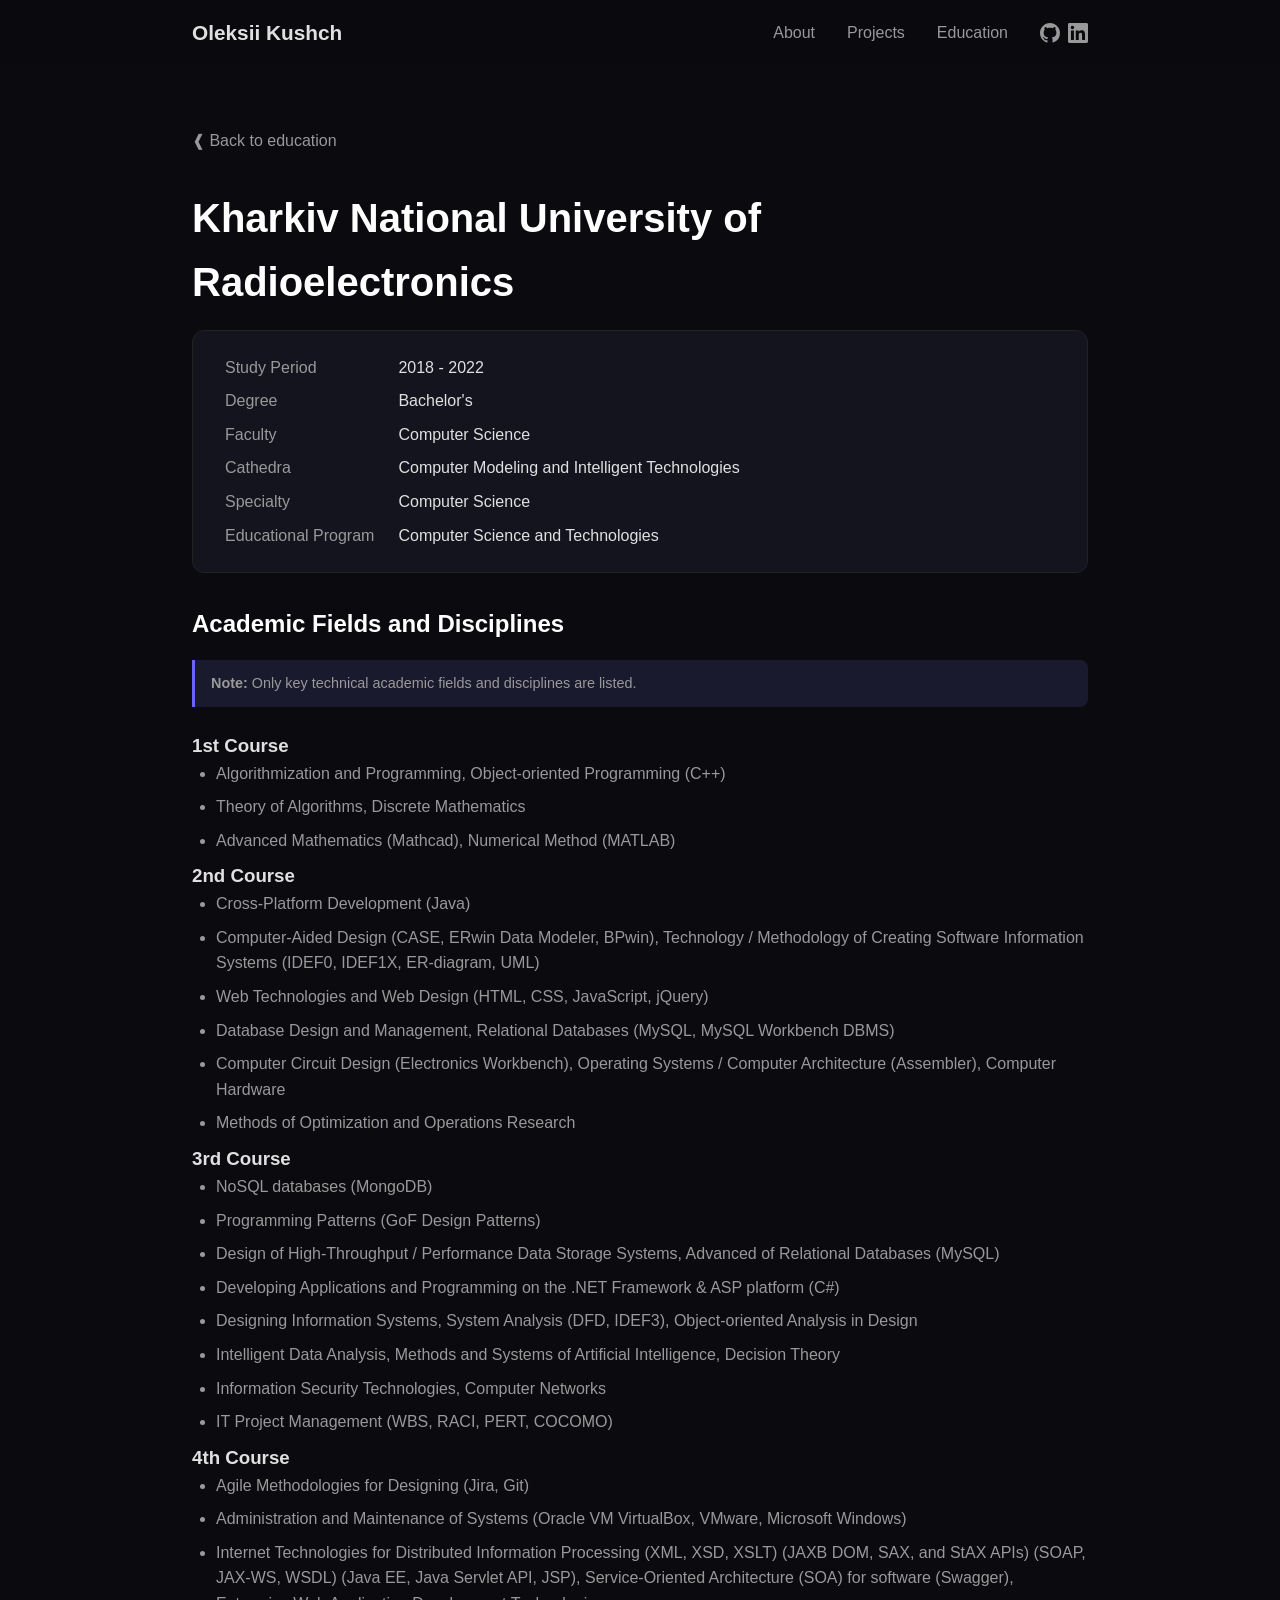
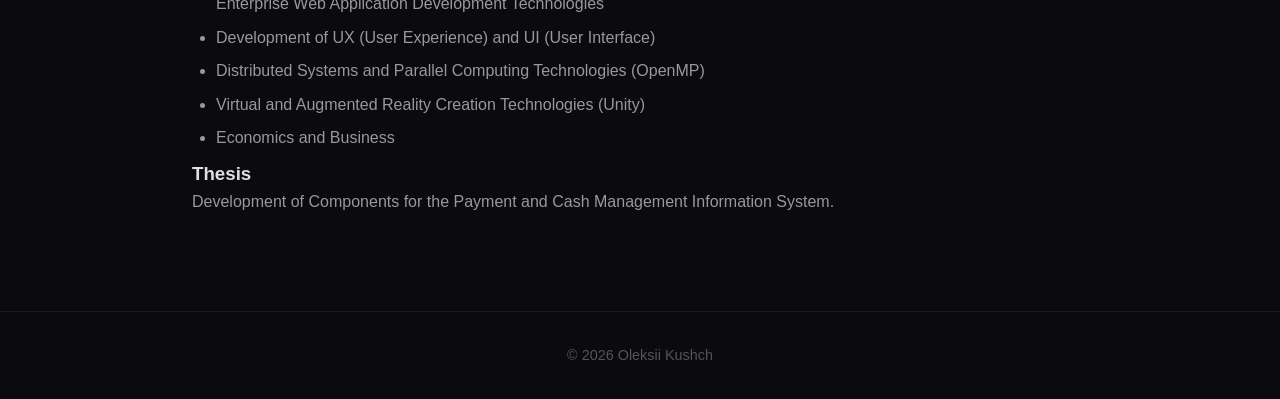
==== education/nure-bachelor-computer-science.html @ c84e4dcb "My big update and add education section with all content." ====
<!doctype html>
<html lang="en">
    <head>
        <meta charset="UTF-8" />
        <meta name="viewport" content="width=device-width, initial-scale=1.0" />
        <title>Kharkiv National University of Radioelectronics - Oleksii Kushch</title>
        <link rel="stylesheet" href="../css/style.css" />
    </head>
    <body>
        <header>
            <nav>
                <a href="../index.html" class="logo">Oleksii Kushch</a>
                <ul>
                    <li><a href="../index.html#about">About</a></li>
                    <li><a href="../index.html#projects">Projects</a></li>
                    <li><a href="../index.html#education">Education</a></li>
                    <li class="nav-icons">
                        <a
                            href="https://github.com/OleksiiKushch"
                            target="_blank"
                            rel="noopener"
                            aria-label="GitHub"
                        >
                            <svg width="20" height="20" viewBox="0 0 24 24" fill="currentColor">
                                <path
                                    d="M12 0C5.37 0 0 5.37 0 12c0 5.31 3.435 9.795 8.205 11.385.6.105.825-.255.825-.57 0-.285-.015-1.23-.015-2.235-3.015.555-3.795-.735-4.035-1.41-.135-.345-.72-1.41-1.23-1.695-.42-.225-1.02-.78-.015-.795.945-.015 1.62.87 1.845 1.23 1.08 1.815 2.805 1.305 3.495.99.105-.78.42-1.305.765-1.605-2.67-.3-5.46-1.335-5.46-5.925 0-1.305.465-2.385 1.23-3.225-.12-.3-.54-1.53.12-3.18 0 0 1.005-.315 3.3 1.23.96-.27 1.98-.405 3-.405s2.04.135 3 .405c2.295-1.56 3.3-1.23 3.3-1.23.66 1.65.24 2.88.12 3.18.765.84 1.23 1.905 1.23 3.225 0 4.605-2.805 5.625-5.475 5.925.435.375.81 1.095.81 2.22 0 1.605-.015 2.895-.015 3.3 0 .315.225.69.825.57A12.02 12.02 0 0024 12c0-6.63-5.37-12-12-12z"
                                />
                            </svg>
                        </a>
                        <a
                            href="https://www.linkedin.com/in/oleksii-kushch-2a9b541b9/"
                            target="_blank"
                            rel="noopener"
                            aria-label="LinkedIn"
                        >
                            <svg width="20" height="20" viewBox="0 0 24 24" fill="currentColor">
                                <path
                                    d="M20.447 20.452h-3.554v-5.569c0-1.328-.027-3.037-1.852-3.037-1.853 0-2.136 1.445-2.136 2.939v5.667H9.351V9h3.414v1.561h.046c.477-.9 1.637-1.85 3.37-1.85 3.601 0 4.267 2.37 4.267 5.455v6.286zM5.337 7.433a2.062 2.062 0 01-2.063-2.065 2.064 2.064 0 112.063 2.065zm1.782 13.019H3.555V9h3.564v11.452zM22.225 0H1.771C.792 0 0 .774 0 1.729v20.542C0 23.227.792 24 1.771 24h20.451C23.2 24 24 23.227 24 22.271V1.729C24 .774 23.2 0 22.222 0h.003z"
                                />
                            </svg>
                        </a>
                    </li>
                </ul>
            </nav>
        </header>

        <section class="project-detail">
            <a href="../index.html#education" class="back-link">&#10096; Back to education</a>
            <h1>Kharkiv National University of Radioelectronics</h1>

            <div class="education-details">
                <dl>
                    <dt>Study Period</dt>
                    <dd>2018 - 2022</dd>
                    <dt>Degree</dt>
                    <dd>Bachelor's</dd>
                    <dt>Faculty</dt>
                    <dd>Computer Science</dd>
                    <dt>Cathedra</dt>
                    <dd>Computer Modeling and Intelligent Technologies</dd>
                    <dt>Specialty</dt>
                    <dd>Computer Science</dd>
                    <dt>Educational Program</dt>
                    <dd>Computer Science and Technologies</dd>
                </dl>
            </div>

            <div class="project-content">
                <h2>Academic Fields and Disciplines</h2>

                <p class="note">
                    <strong>Note:</strong> Only key technical academic fields and disciplines are listed.
                </p>

                <h3>1st Course</h3>
                <ul>
                    <li>Algorithmization and Programming, Object-oriented Programming (C++)</li>
                    <li>Theory of Algorithms, Discrete Mathematics</li>
                    <li>Advanced Mathematics (Mathcad), Numerical Method (MATLAB)</li>
                </ul>

                <h3>2nd Course</h3>
                <ul>
                    <li>Cross-Platform Development (Java)</li>
                    <li>
                        Computer-Aided Design (CASE, ERwin Data Modeler, BPwin), Technology / Methodology of
                        Creating Software Information Systems (IDEF0, IDEF1Х, ER-diagram, UML)
                    </li>
                    <li>Web Technologies and Web Design (HTML, CSS, JavaScript, jQuery)</li>
                    <li>
                        Database Design and Management, Relational Databases (MySQL, MySQL Workbench DBMS)
                    </li>
                    <li>
                        Computer Circuit Design (Electronics Workbench), Operating Systems / Computer
                        Architecture (Assembler), Computer Hardware
                    </li>
                    <li>Methods of Optimization and Operations Research</li>
                </ul>

                <h3>3rd Course</h3>
                <ul>
                    <li>NoSQL databases (MongoDB)</li>
                    <li>Programming Patterns (GoF Design Patterns)</li>
                    <li>
                        Design of High-Throughput / Performance Data Storage Systems, Advanced of Relational
                        Databases (MySQL)
                    </li>
                    <li>Developing Applications and Programming on the .NET Framework & ASP platform (C#)</li>
                    <li>
                        Designing Information Systems, System Analysis (DFD, IDEF3), Object-oriented Analysis
                        in Design
                    </li>
                    <li>
                        Intelligent Data Analysis, Methods and Systems of Artificial Intelligence, Decision
                        Theory
                    </li>
                    <li>Information Security Technologies, Computer Networks</li>
                    <li>IT Project Management (WBS, RACI, PERT, COCOMO)</li>
                </ul>

                <h3>4th Course</h3>
                <ul>
                    <li>Agile Methodologies for Designing (Jira, Git)</li>
                    <li>
                        Administration and Maintenance of Systems (Oracle VM VirtualBox, VMware, Microsoft
                        Windows)
                    </li>
                    <li>
                        Internet Technologies for Distributed Information Processing (XML, XSD, XSLT) (JAXB
                        DOM, SAX, and StAX APIs) (SOAP, JAX-WS, WSDL) (Java EE, Java Servlet API, JSP),
                        Service-Oriented Architecture (SOA) for software (Swagger), Enterprise Web Application
                        Development Technologies
                    </li>
                    <li>Development of UX (User Experience) and UI (User Interface)</li>
                    <li>Distributed Systems and Parallel Computing Technologies (OpenMP)</li>
                    <li>Virtual and Augmented Reality Creation Technologies (Unity)</li>
                    <li>Economics and Business</li>
                </ul>

                <h3>Thesis</h3>
                <p>Development of Components for the Payment and Cash Management Information System.</p>
            </div>
        </section>

        <footer>
            <p>&copy; 2026 Oleksii Kushch</p>
        </footer>
    </body>
</html>
---- css/style.css ----
* {
    margin: 0;
    padding: 0;
    box-sizing: border-box;
}

body {
    font-family: -apple-system, BlinkMacSystemFont, 'Segoe UI', Roboto, sans-serif;
    line-height: 1.6;
    color: #e0e0e0;
    background: #0a0a0f;
}

a {
    color: #6c63ff;
    text-decoration: none;
}
a:hover {
    text-decoration: underline;
}

header {
    position: fixed;
    top: 0;
    width: 100%;
    background: rgba(10, 10, 15, 0.9);
    backdrop-filter: blur(8px);
    z-index: 100;
}

nav {
    max-width: 960px;
    margin: 0 auto;
    padding: 1rem 2rem;
    display: flex;
    justify-content: space-between;
    align-items: center;
}

.logo {
    font-weight: 700;
    font-size: 1.3rem;
    color: #e0e0e0;
}

nav ul {
    list-style: none;
    display: flex;
    gap: 2rem;
}

nav a {
    color: #999;
}
nav a:hover {
    color: #fff;
    text-decoration: none;
}

section {
    max-width: 960px;
    margin: 0 auto;
    padding: 2rem 2rem;
}

#about {
    padding-top: 8rem;
}

#education {
    padding-bottom: 6rem;
}

.education-grid {
    display: grid;
    grid-template-columns: repeat(auto-fill, minmax(420px, 1fr));
    gap: 1.5rem;
}

.education-card {
    background: #14141f;
    border-radius: 12px;
    overflow: hidden;
    border: 1px solid #222;
    color: #e0e0e0;
    transition:
        transform 0.2s,
        border-color 0.2s;
}

.education-card:hover {
    transform: translateY(-4px);
    border-color: #6c63ff;
    text-decoration: none;
}

.education-card .card-body {
    padding: 1.5rem;
}

.card-header {
    display: flex;
    justify-content: space-between;
    align-items: flex-start;
    gap: 1rem;
    margin-bottom: 0.5rem;
}

.education-card h3 {
    font-size: 1.2rem;
    margin-bottom: 0.25rem;
    color: #fff;
}

.education-card .card-body p {
    color: #999;
    font-size: 1rem;
}

h2 {
    font-size: 2rem;
    margin-bottom: 2rem;
    color: #fff;
}

.project-grid {
    display: grid;
    grid-template-columns: repeat(auto-fill, minmax(280px, 1fr));
    gap: 1.5rem;
}

.project-card {
    background: #14141f;
    border-radius: 12px;
    overflow: hidden;
    border: 1px solid #222;
    color: #e0e0e0;
    transition:
        transform 0.2s,
        border-color 0.2s;
}

.project-card:hover {
    transform: translateY(-4px);
    border-color: #6c63ff;
    text-decoration: none;
}

.card-image {
    height: 160px;
    display: flex;
    align-items: center;
    justify-content: center;
    background: #1a1a2e;
}

.brand-icon {
    width: 120px;
    height: 120px;
    object-fit: contain;
    opacity: 0.85;
}

.card-body {
    padding: 1.5rem;
}

.card-body h3 {
    font-size: 1.2rem;
    margin-bottom: 0.5rem;
    color: #fff;
}

.card-body p {
    color: #999;
    font-size: 0.9rem;
    margin-bottom: 1rem;
}

#about p {
    color: #999;
    font-size: 1.1rem;
}

.nav-icons {
    display: flex;
    align-items: center;
    gap: 0.5rem;
}

.nav-icons a {
    display: flex;
    align-items: center;
    color: #999;
    transition: color 0.2s;
}

.nav-icons a:hover {
    color: #fff;
}

footer {
    text-align: center;
    padding: 2rem;
    color: #555;
    font-size: 0.9rem;
    border-top: 1px solid #1a1a1a;
}

/* Project detail page */
.project-detail {
    padding-top: 8rem;
    padding-bottom: 6rem;
}

.project-detail h1 {
    font-size: 2.5rem;
    margin-bottom: 1rem;
    color: #fff;
}

.back-link {
    display: inline-block;
    margin-bottom: 2rem;
    color: #999;
}

.project-content h2 {
    font-size: 1.5rem;
    margin-top: 2rem;
    margin-bottom: 1rem;
}

.project-content p,
.project-content li {
    color: #999;
}

.project-content ul {
    padding-left: 1.5rem;
}

.project-content li {
    margin-bottom: 0.5rem;
}

.education-details,
.project-details {
    background: #14141f;
    border: 1px solid #222;
    border-radius: 12px;
    padding: 1.5rem 2rem;
    margin-bottom: 2rem;
}

.education-details dl,
.project-details dl {
    display: grid;
    grid-template-columns: auto 1fr;
    gap: 0.5rem 1.5rem;
}

.education-details dt,
.project-details dt {
    color: #999;
    font-weight: 500;
    white-space: nowrap;
}

.education-details dd,
.project-details dd {
    color: #e0e0e0;
    margin: 0;
}

.education-details dd a {
    color: #6c63ff;
    text-decoration: none;
}
.education-details dd a:hover {
    text-decoration: underline;
}

.project-details dd a {
    color: #6c63ff;
    text-decoration: none;
}
.project-details dd a:hover {
    text-decoration: underline;
}

.note {
    background: #1a1a2e;
    border-left: 3px solid #6c63ff;
    padding: 0.75rem 1rem;
    margin-bottom: 1.5rem;
    color: #999;
    font-size: 0.9rem;
    border-radius: 0 8px 8px 0;
}
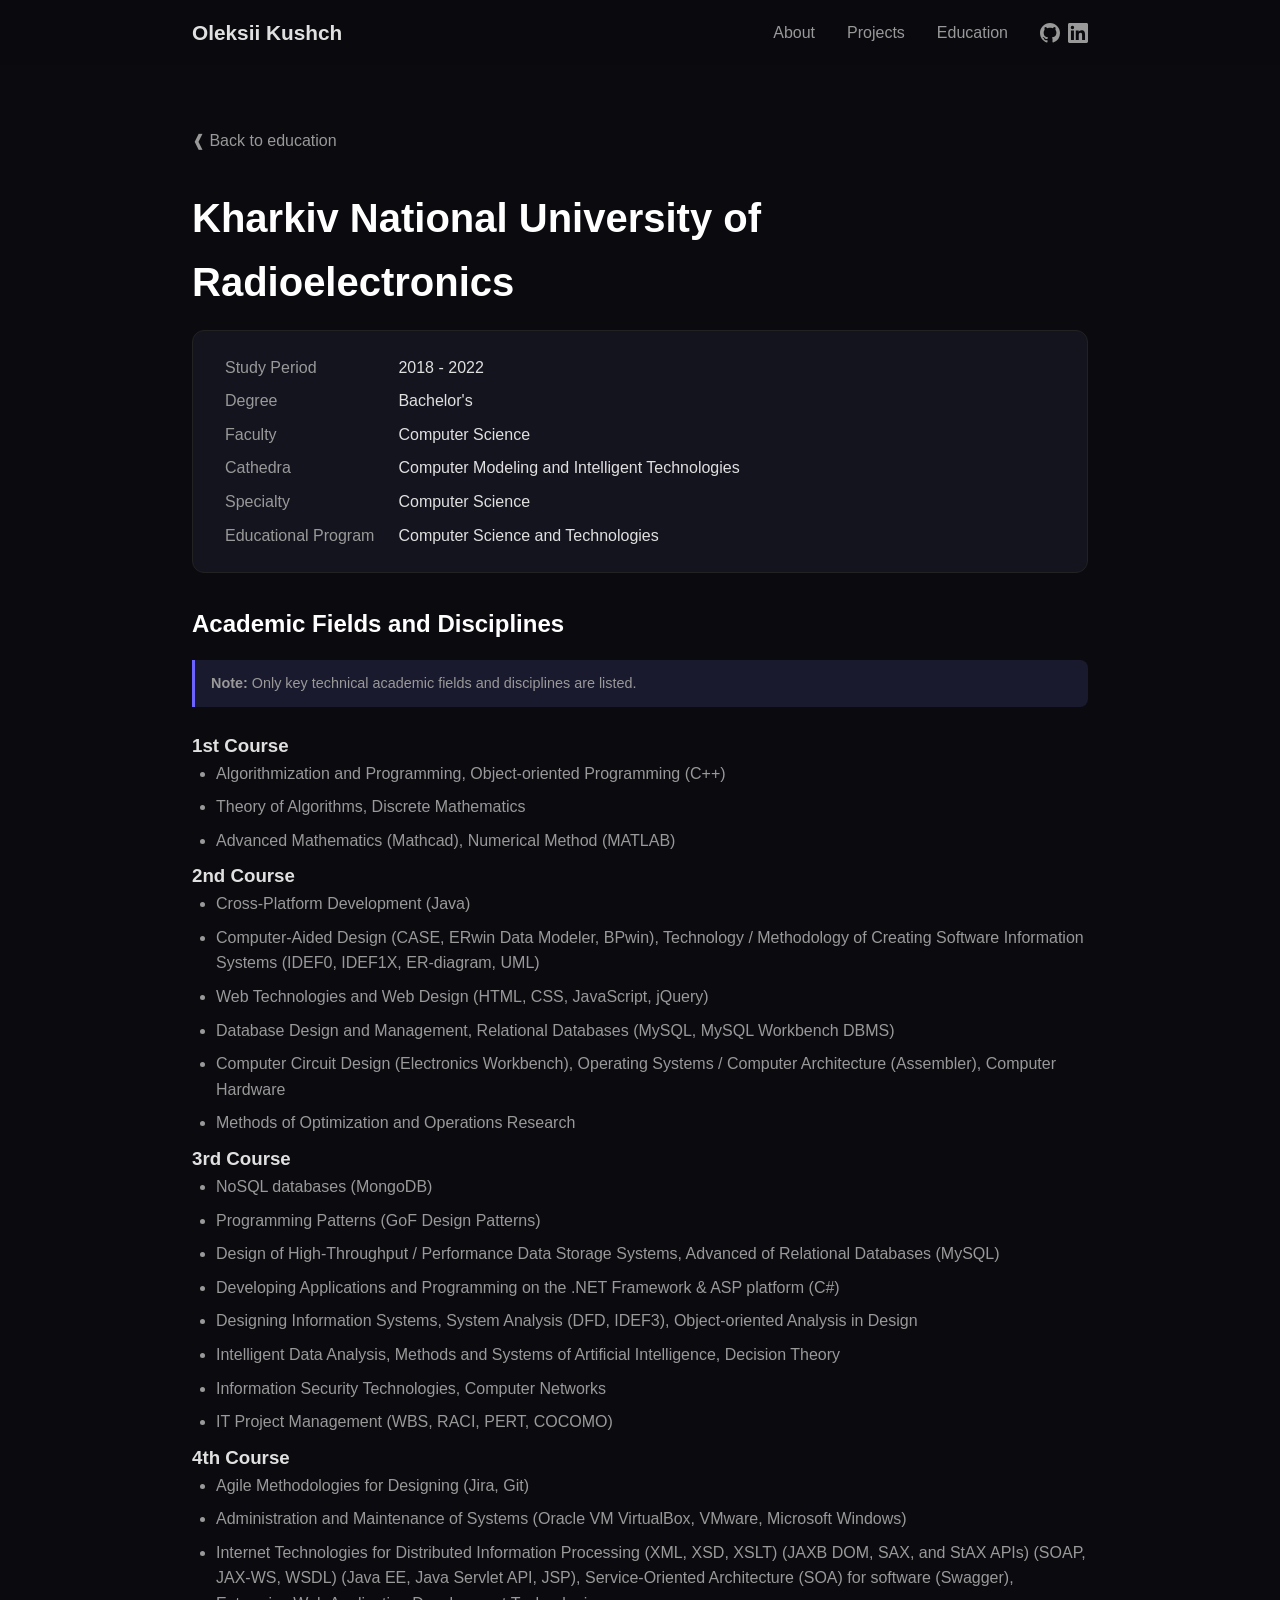
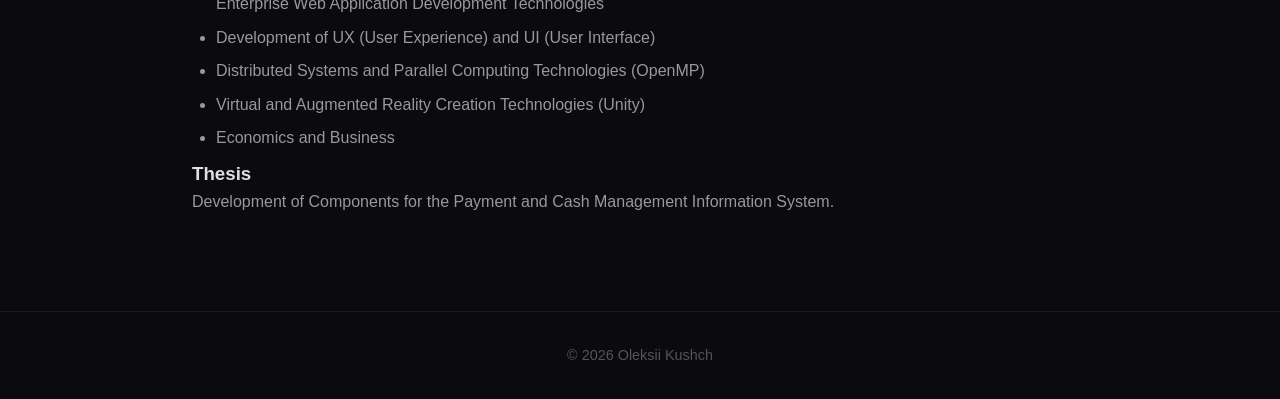
==== commit de7a4cd2: "Add some adaptation for mobile resolution." ====
--- a/education/nure-bachelor-computer-science.html
+++ b/education/nure-bachelor-computer-science.html
@@ -46,7 +46,7 @@
 
         <section class="project-detail">
             <a href="../index.html#education" class="back-link">&#10096; Back to education</a>
-            <h1>Kharkiv National University of Radioelectronics</h1>
+            <h1>Kharkiv National University of Radio<span class="word-break"> </span>electronics</h1>
 
             <div class="education-details">
                 <dl>
--- a/css/style.css
+++ b/css/style.css
@@ -73,7 +73,7 @@
 
 .education-grid {
     display: grid;
-    grid-template-columns: repeat(auto-fill, minmax(420px, 1fr));
+    grid-template-columns: repeat(auto-fit, minmax(280px, 1fr));
     gap: 1.5rem;
 }
 
@@ -298,3 +298,62 @@
     font-size: 0.9rem;
     border-radius: 0 8px 8px 0;
 }
+
+@media (max-width: 640px) {
+    header {
+        position: fixed;
+    }
+
+    nav {
+        padding: 0.75rem 1rem;
+    }
+
+    .logo {
+        font-size: 1rem;
+    }
+
+    nav ul {
+        gap: 0.75rem;
+        align-items: center;
+    }
+
+    nav ul li:not(.nav-icons) a {
+        font-size: 0.85rem;
+    }
+
+    .nav-icons a svg {
+        width: 16px;
+        height: 16px;
+    }
+
+    .education-details,
+    .project-details {
+        padding: 1rem;
+    }
+
+    .education-details dl,
+    .project-details dl {
+        grid-template-columns: 1fr;
+        gap: 0.25rem 0;
+    }
+
+    .education-details dt,
+    .project-details dt {
+        margin-top: 0.5rem;
+    }
+
+    .education-details dt:first-child,
+    .project-details dt:first-child {
+        margin-top: 0;
+    }
+}
+
+.word-break {
+    display: none;
+}
+
+@media (max-width: 380px) {
+    .word-break {
+        display: inline;
+    }
+}
